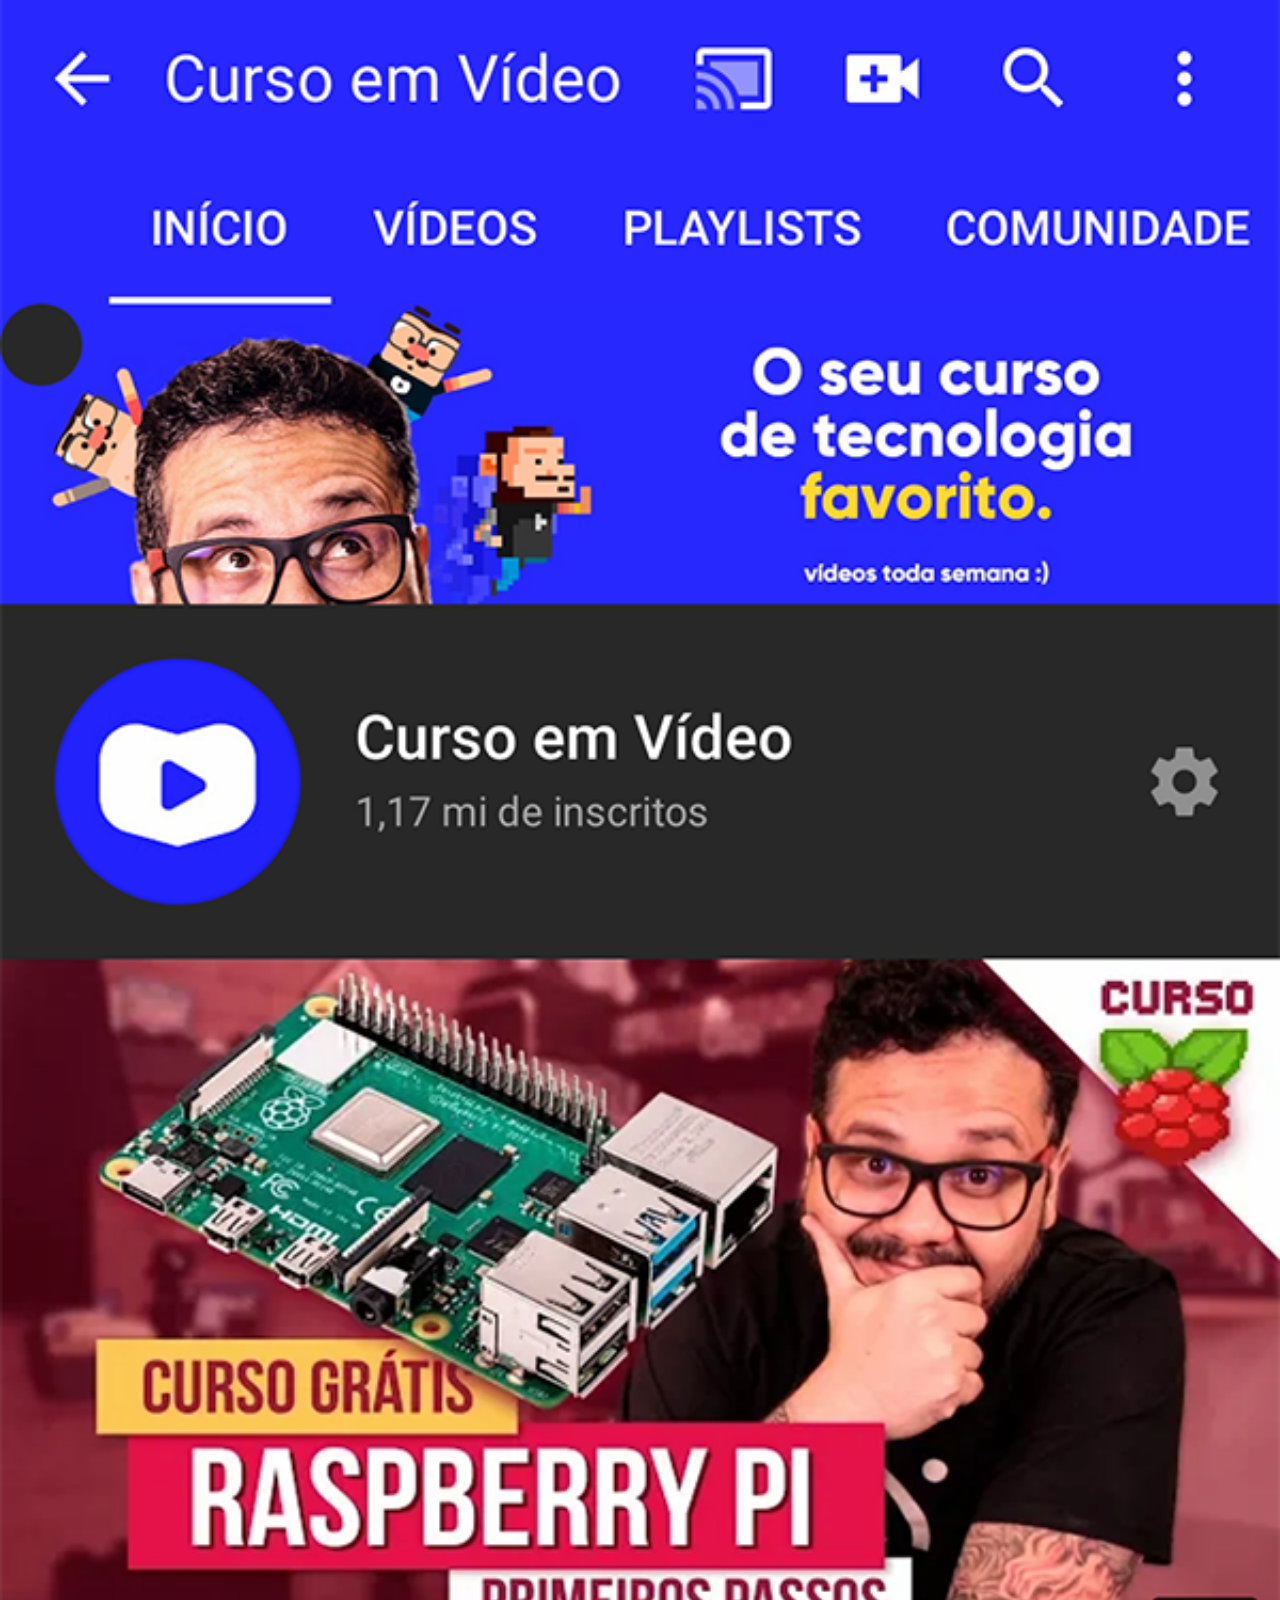
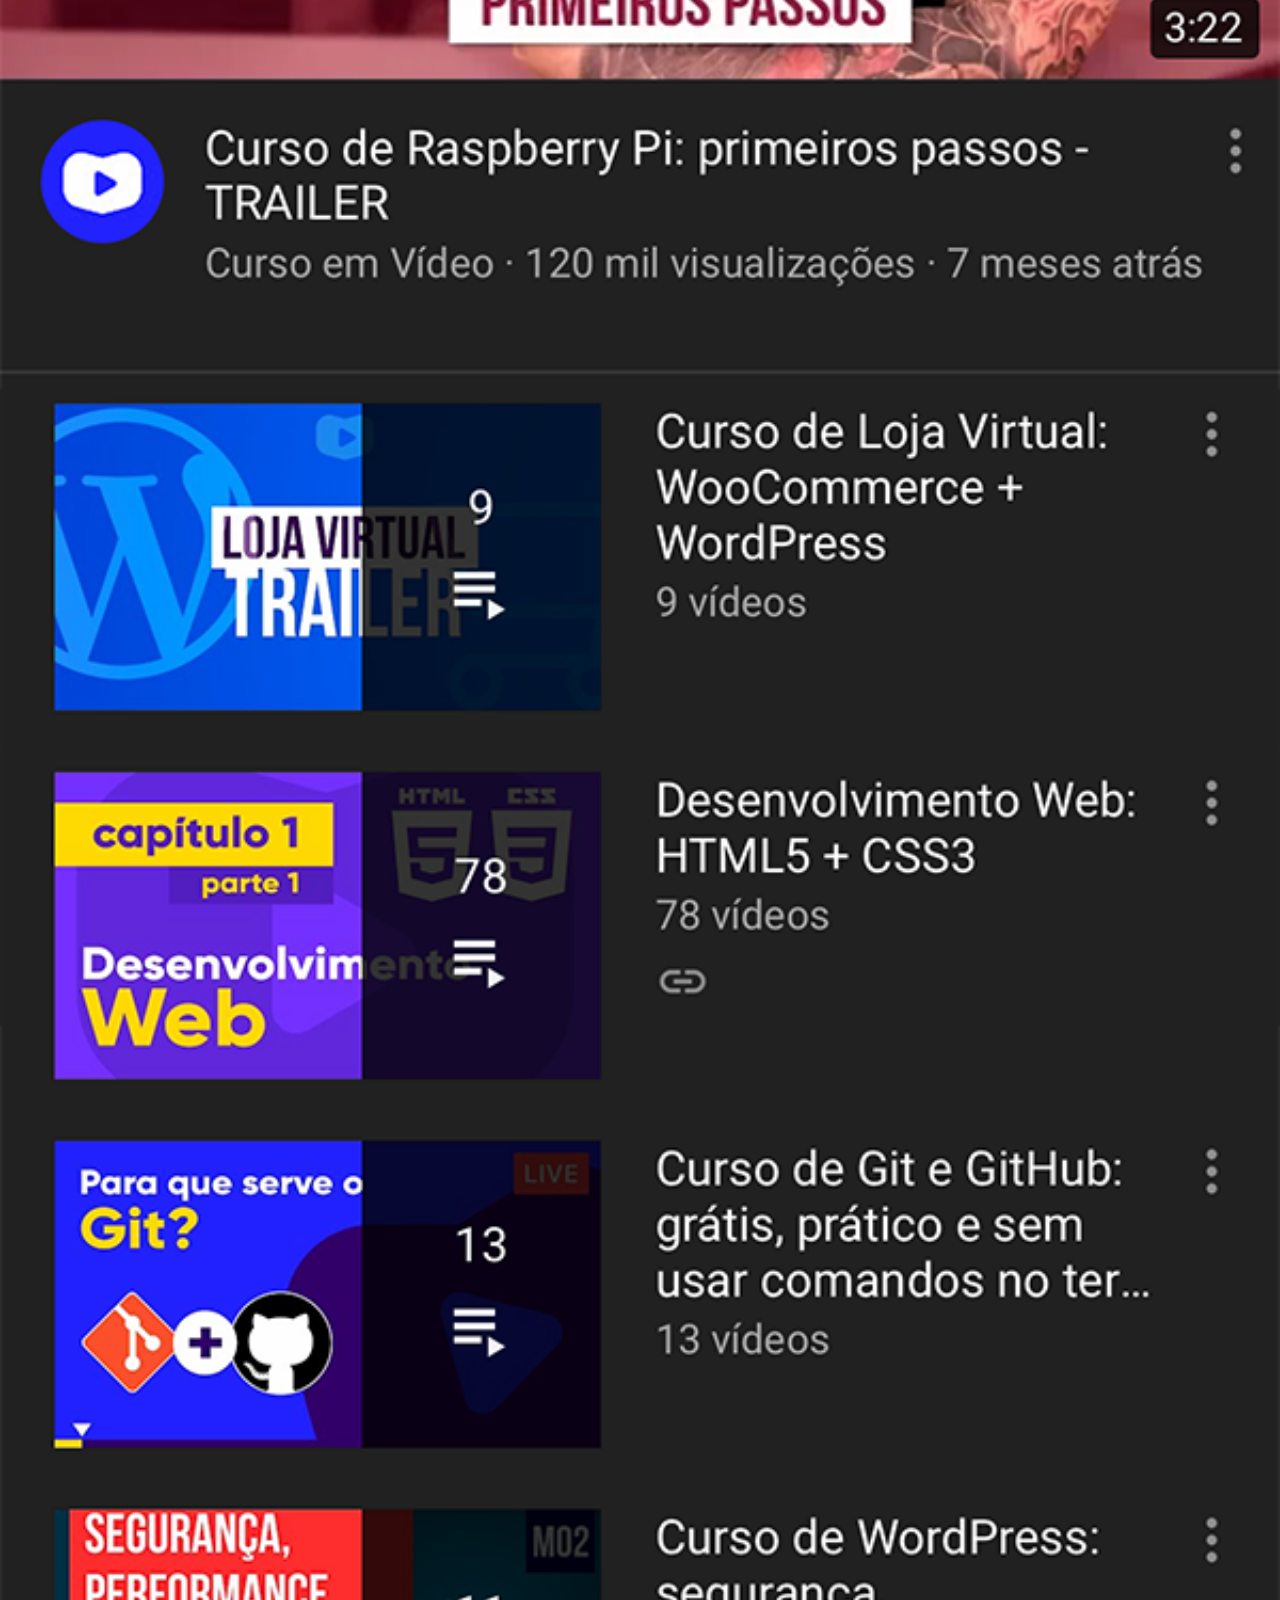
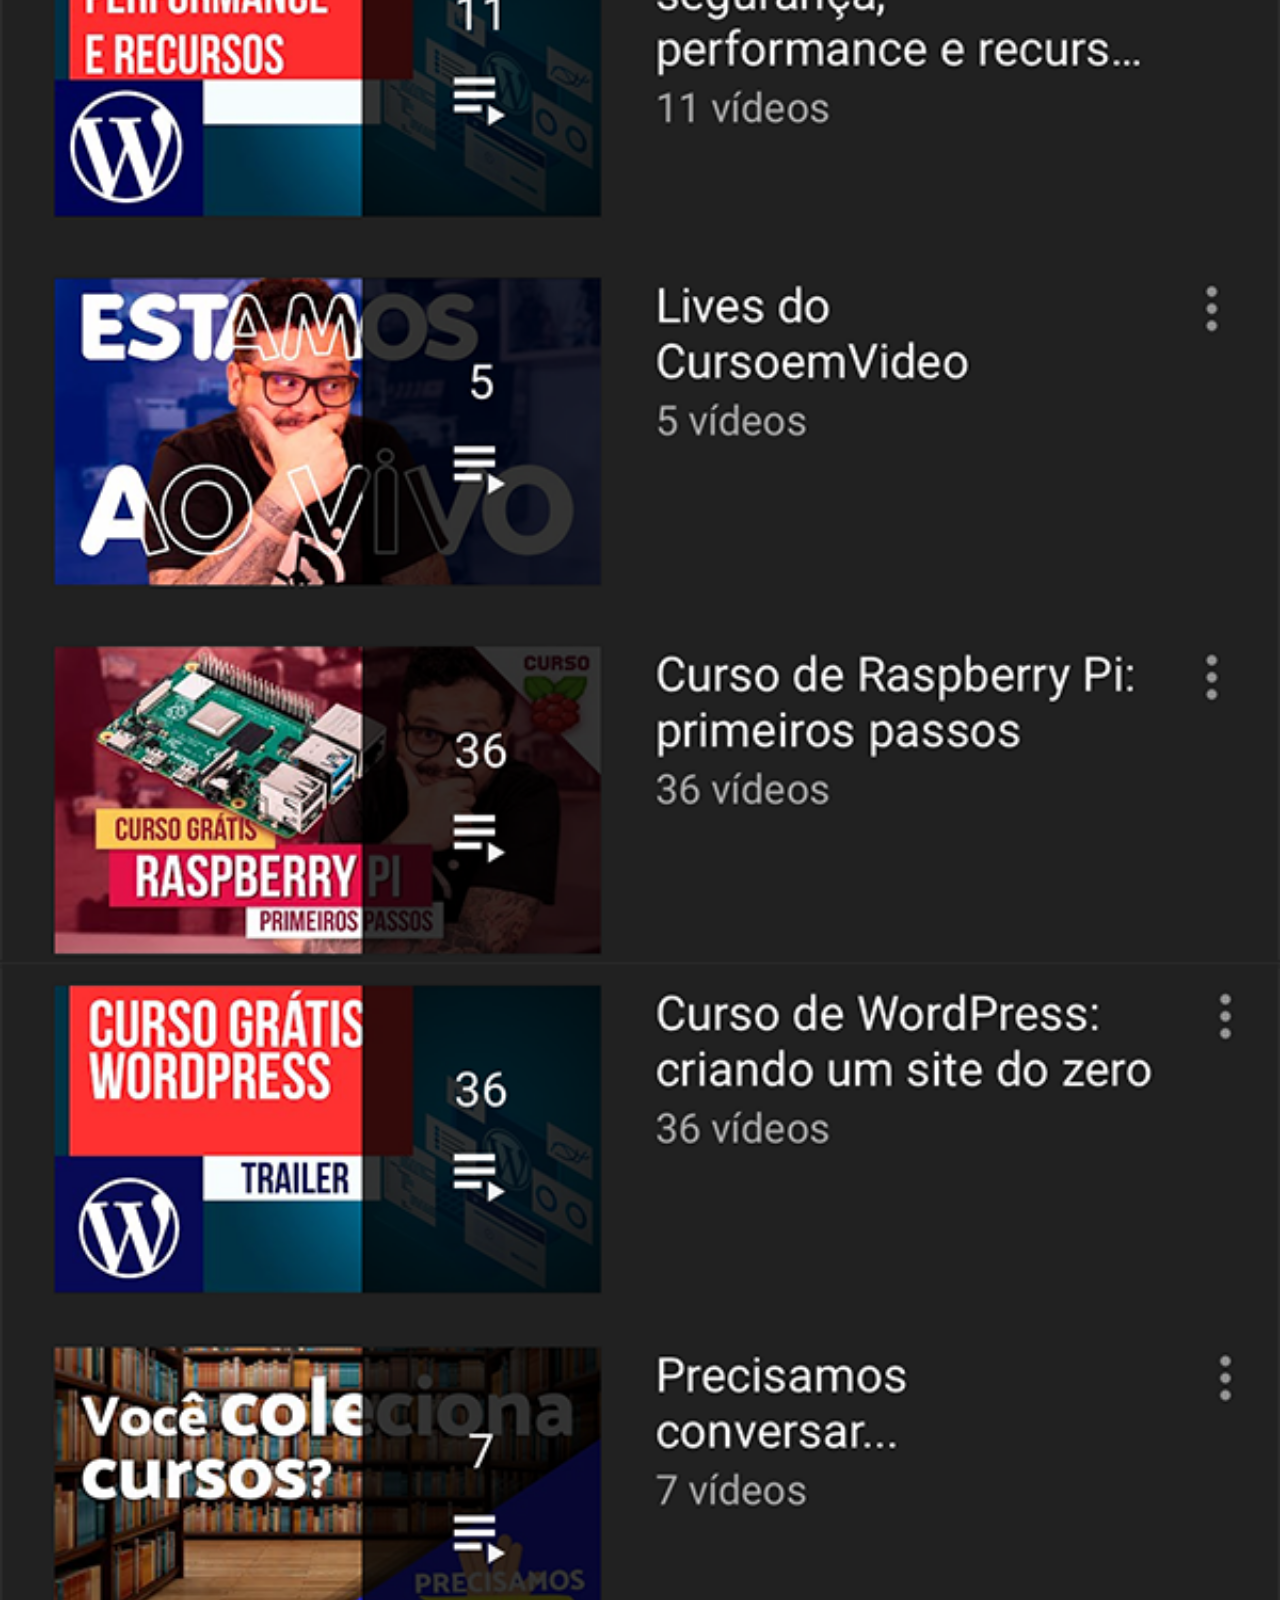
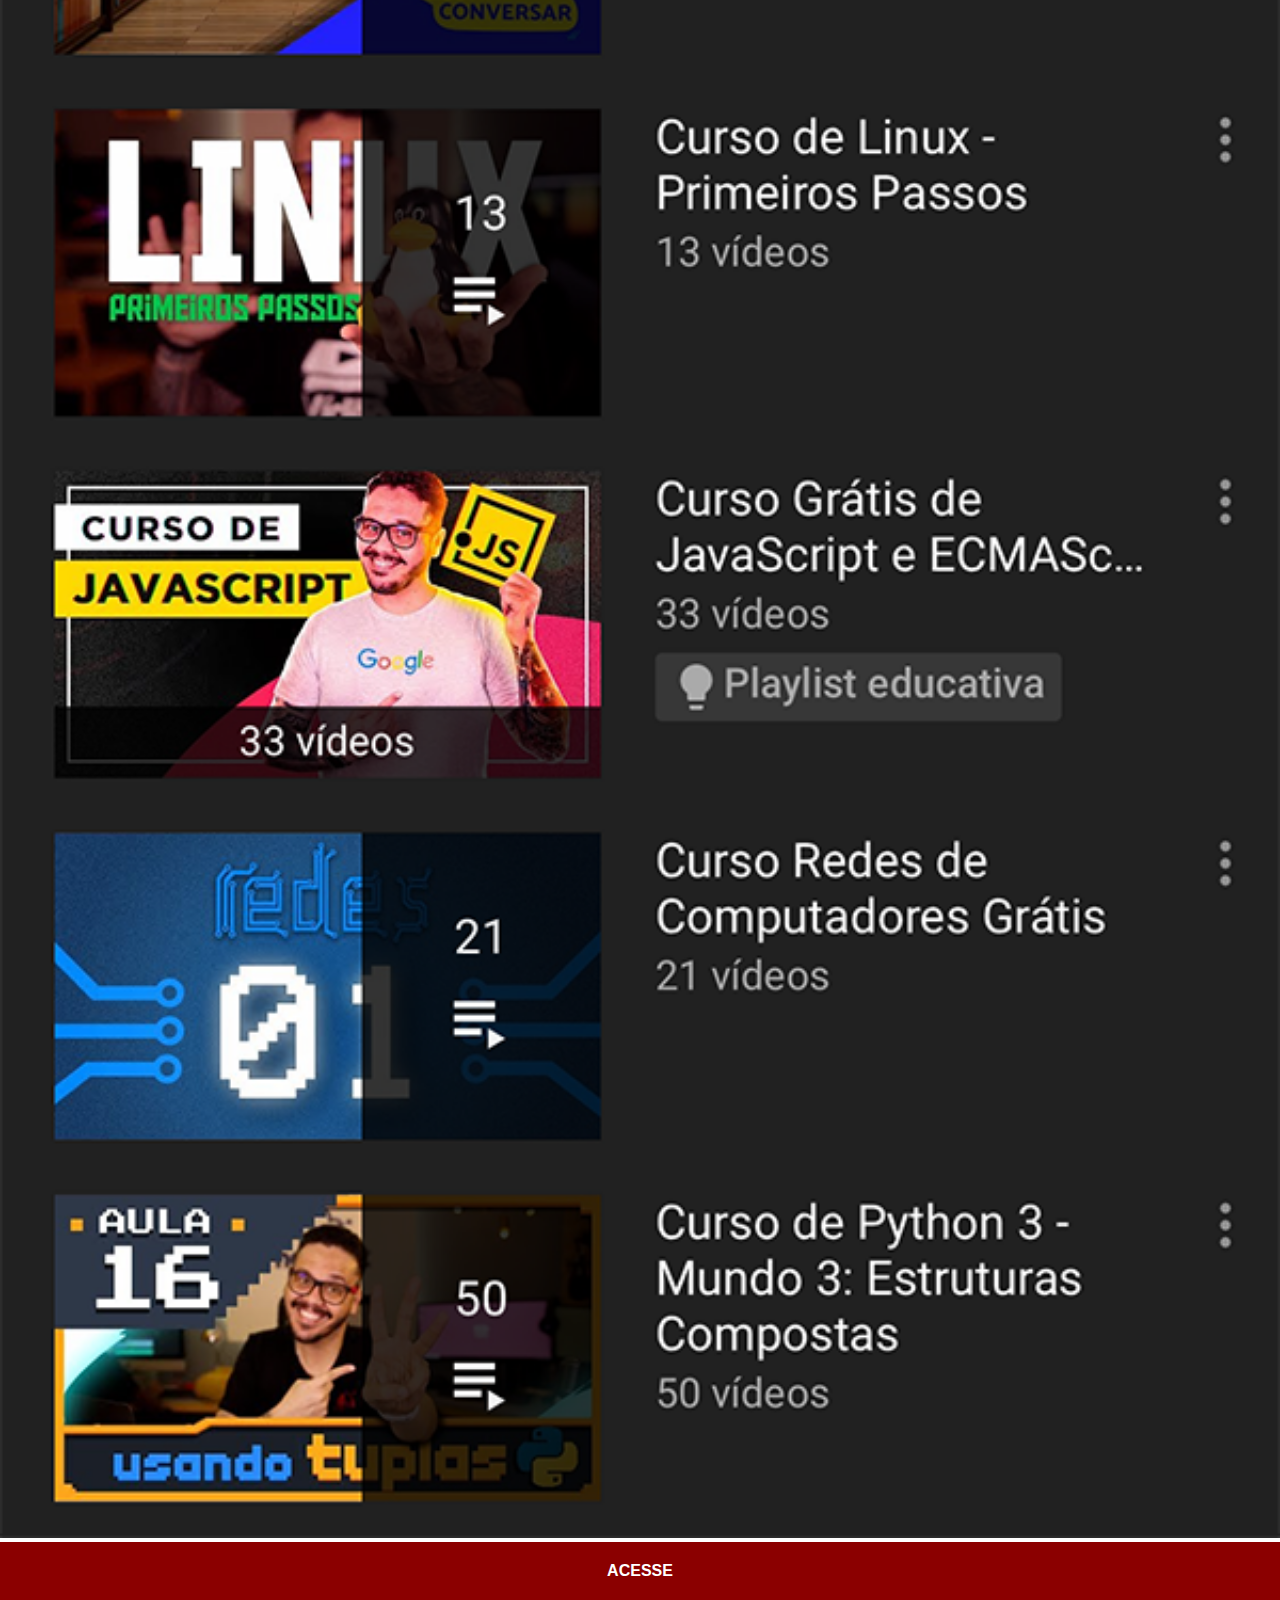
==== youtube.html @ 218c4354 "Criei a pagina YouTube" ====
<!DOCTYPE html>
<html lang="en">
<head>
    <meta charset="UTF-8">
    <meta name="viewport" content="width=device-width, initial-scale=1.0">
    <title>YouTube</title>
    <link rel="stylesheet" href="estilos/social.css">
</head>
<body>
    <img src="imagens/tela-youtube.png" alt="YouTube" >
    <a href="https://www.youtube.com.br" target="_blank">ACESSE</a>
    
</body>
</html>
---- estilos/social.css ----
@charset "UTF-8";

* {
    margin: 0px;
    padding: 0px;
    font-family: Arial, Helvetica, sans-serif;
}
::-webkit-scrollbar{
    width: 0px;
    height: 0px;
}
img{
    width: 100vw;

}
a {
    display: block;
    background-color: darkred;
    color: white;
    padding: 20px;
    text-align: center;
    font-weight: bolder;
    text-decoration: none;
}
a:hover{
    background-color: red;
}
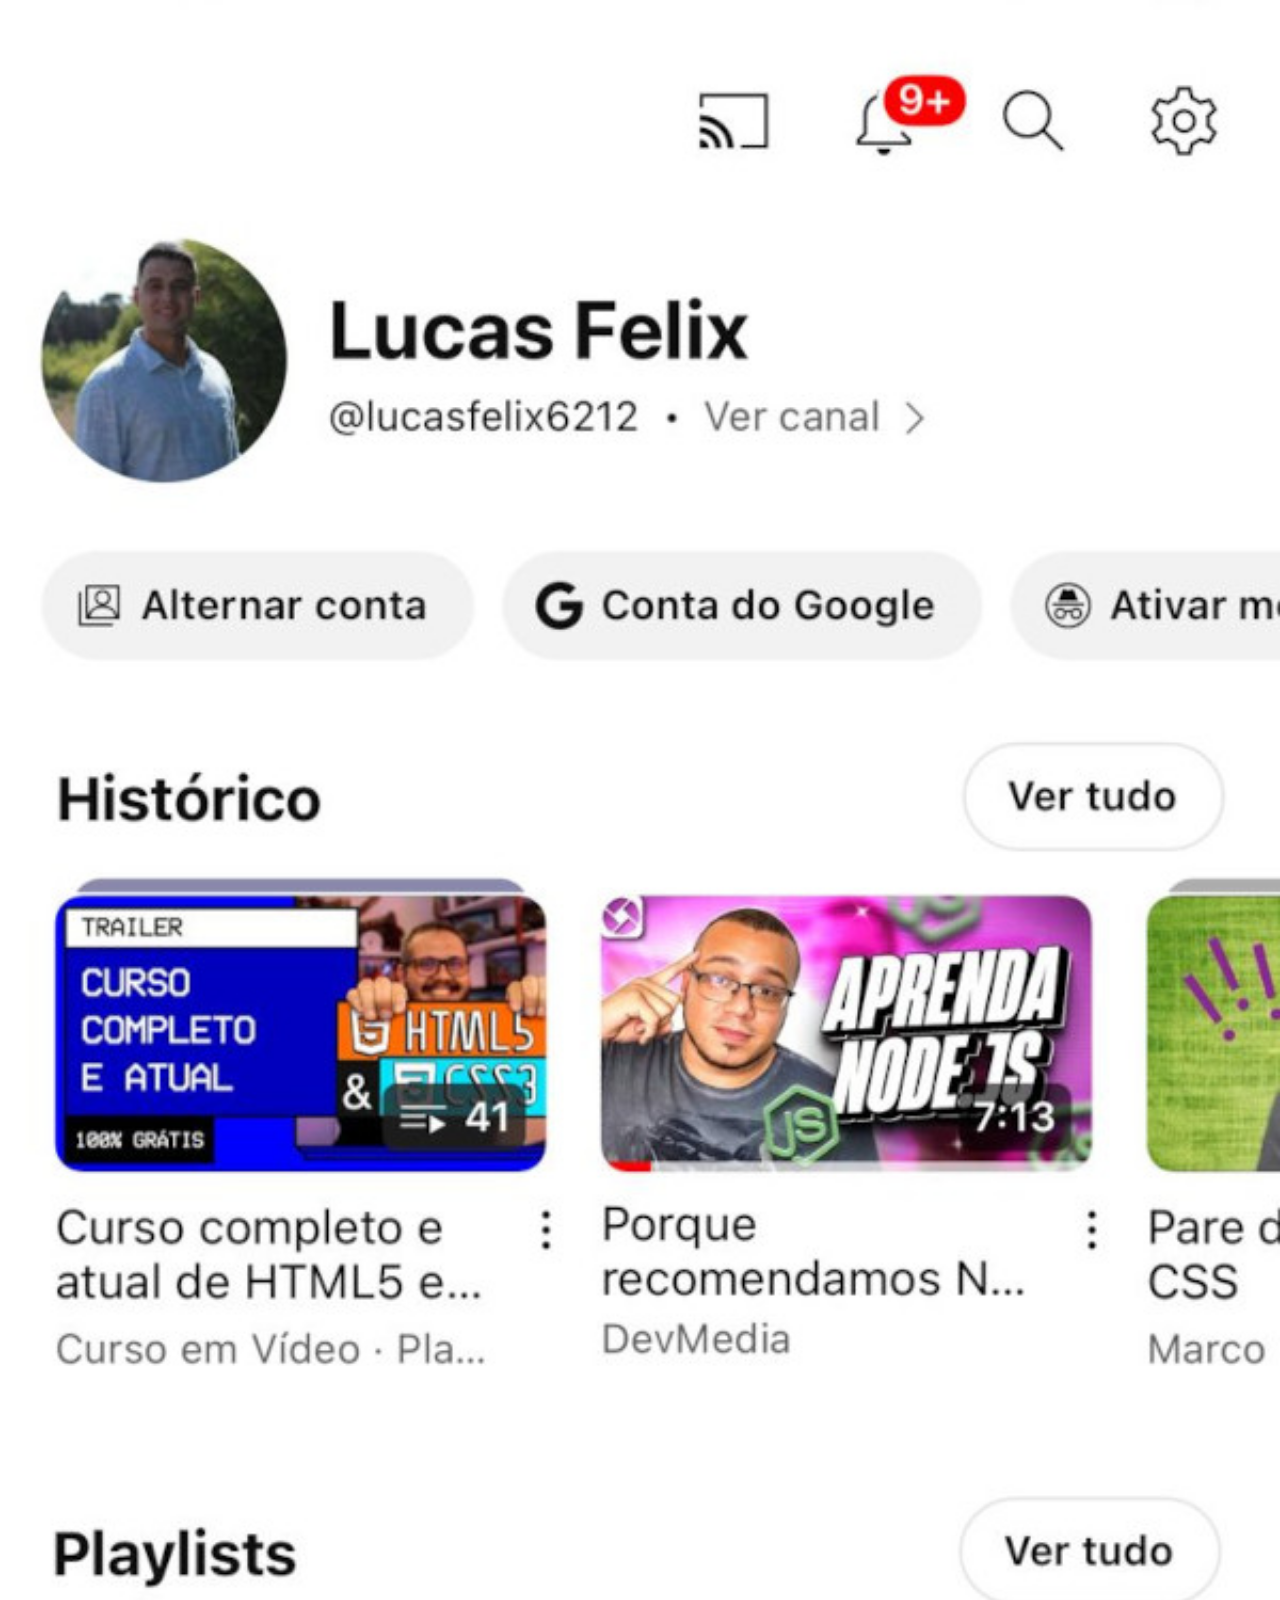
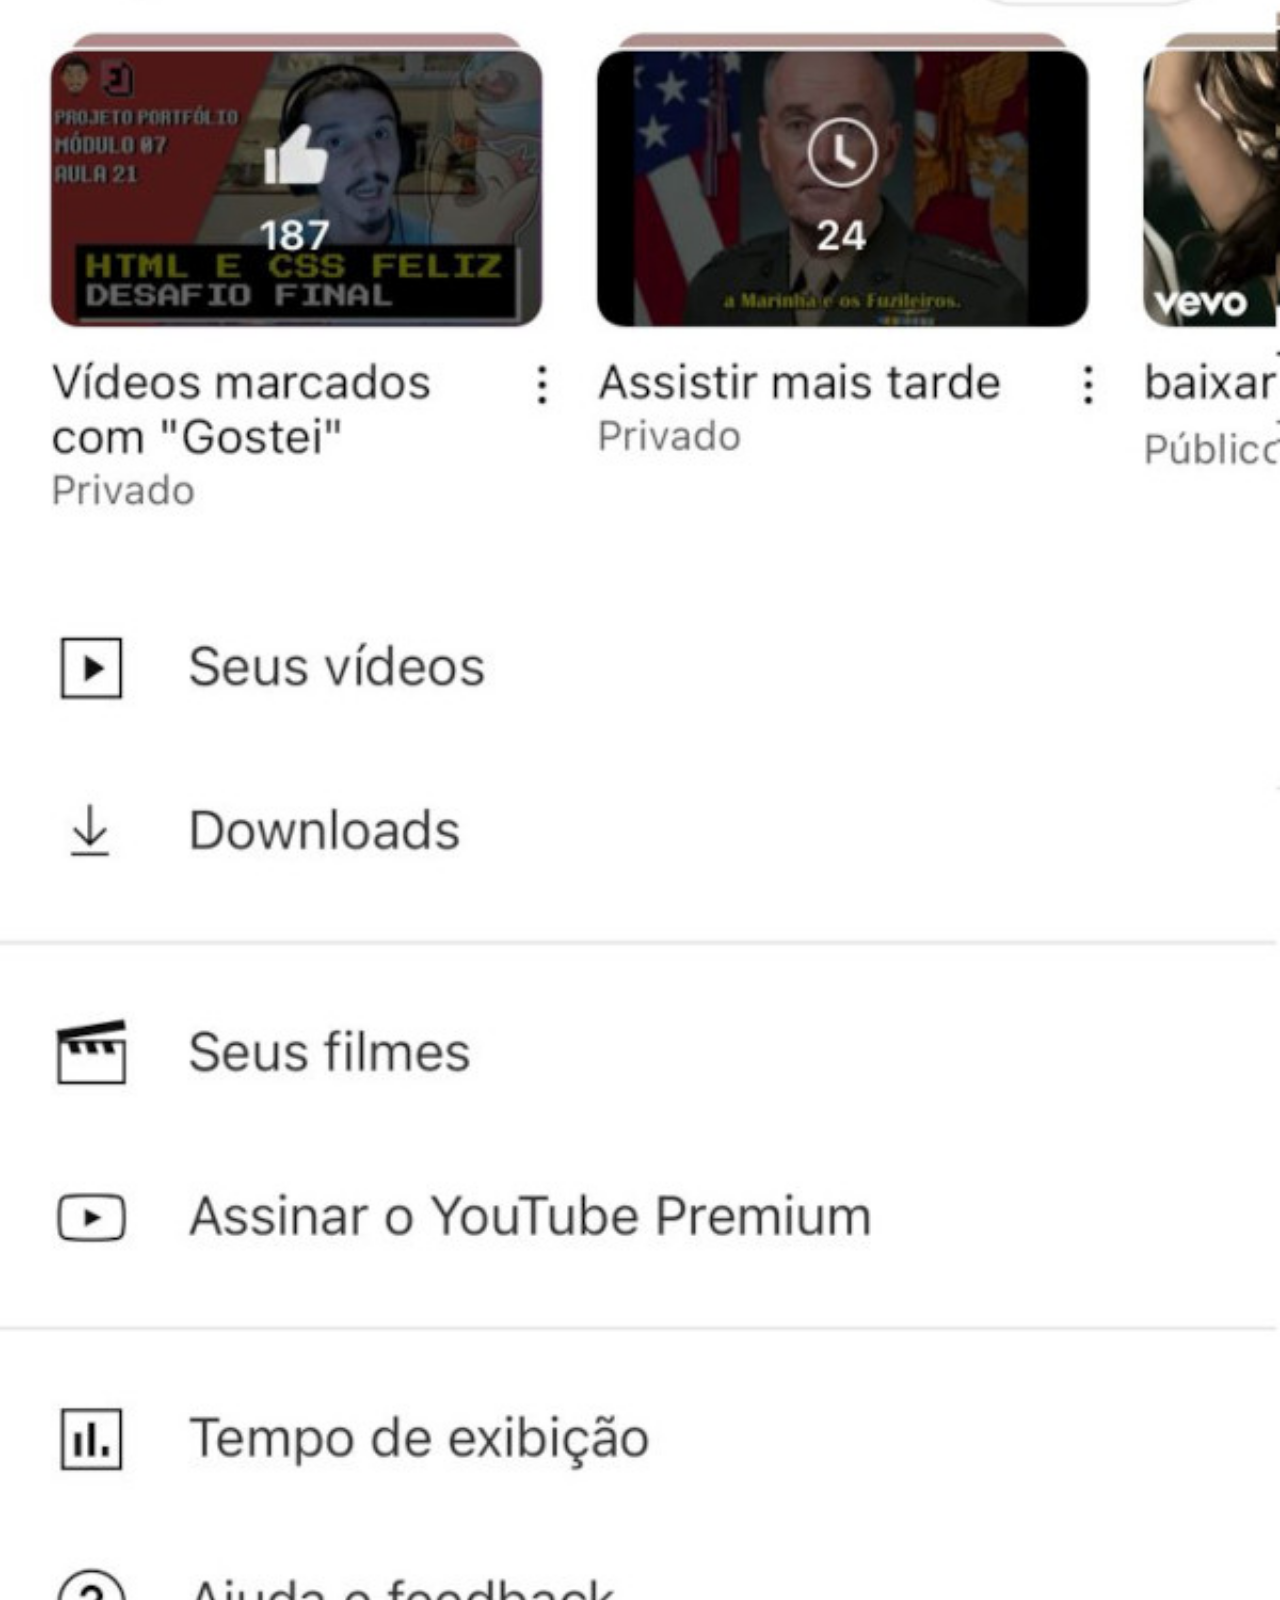
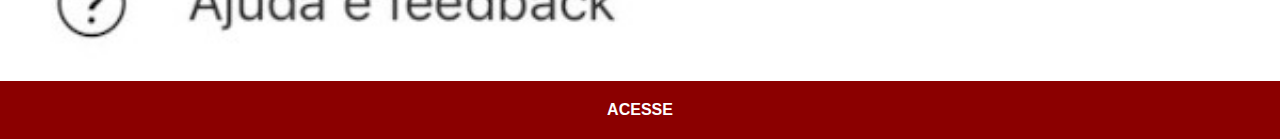
==== commit 06c14f32: "Substitui imagens de tela" ====
--- a/youtube.html
+++ b/youtube.html
@@ -7,8 +7,8 @@
     <link rel="stylesheet" href="estilos/social.css">
 </head>
 <body>
-    <img src="imagens/tela-youtube.png" alt="YouTube" >
-    <a href="https://www.youtube.com.br" target="_blank">ACESSE</a>
+    <img src="imagens/tela-youtube.jpg" alt="YouTube" >
+    <a href="https://youtube.com/@lucasfelix6212?si=JAFSJtktTukoe9VP" target="_blank">ACESSE</a>
     
 </body>
 </html>